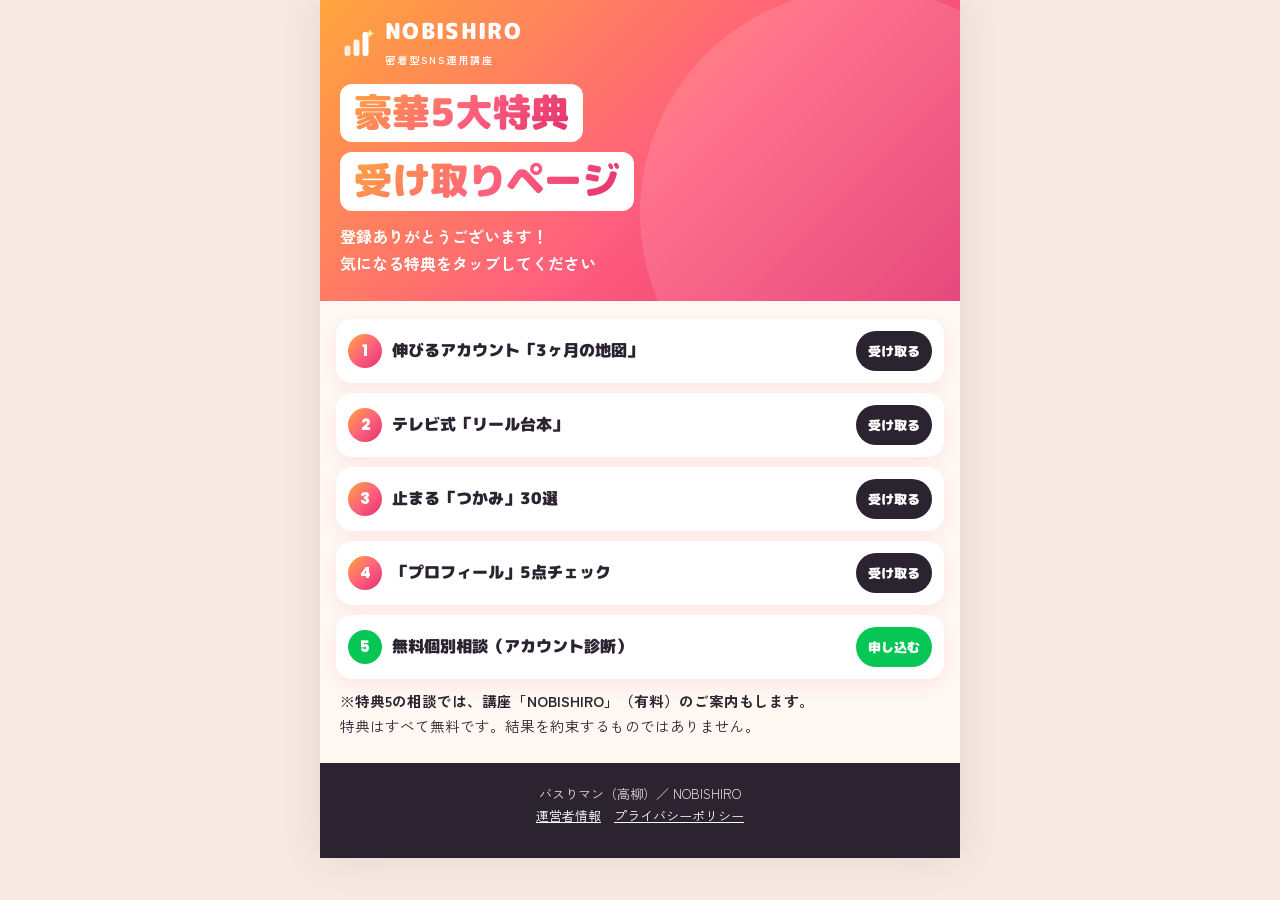
==== present/index.html @ c984ef8d "公式LINEの5大特典ページを追加（present/） - 受け取りページと特典1〜5を公開（LINE登録者向け・検索に出さない設定） - 相談の申込は公式LINEができるまでInstagramのDM" ====
<!doctype html>
<html lang="ja">
<head>
<meta charset="utf-8">
<meta name="viewport" content="width=device-width,initial-scale=1">
<title>豪華5大特典 受け取りページ｜NOBISHIRO</title>
<meta name="robots" content="noindex">
<link rel="preconnect" href="https://fonts.googleapis.com"><link rel="preconnect" href="https://fonts.gstatic.com" crossorigin>
<link rel="stylesheet" href="https://fonts.googleapis.com/css2?family=M+PLUS+Rounded+1c:wght@700;800;900&family=Zen+Kaku+Gothic+New:wght@400;500;700&family=Poppins:wght@700;800&display=swap">
<link rel="stylesheet" href="style.css">
<style>
.hero .in{padding:18px 20px 24px}
.hero h1{font-size:clamp(28px,8.4vw,38px);line-height:1.35;margin-top:14px}
.hero h1 .ln{display:table;background:#fff;border-radius:12px;padding:2px 14px 5px;margin:0 0 10px;text-shadow:none}
.hero h1 .ln:last-child{margin-bottom:0}
.hero h1 .ln b{font-weight:inherit;background:var(--grad);-webkit-background-clip:text;background-clip:text;color:transparent}
.hero .sub{margin:12px 0 0;font-size:16px;line-height:1.7;font-weight:700}
.list{padding:18px 16px 6px;display:grid;gap:10px}
.g{display:grid;grid-template-columns:auto 1fr auto;align-items:center;gap:10px;background:var(--card);border-radius:16px;padding:12px 12px 12px 12px;box-shadow:0 6px 18px rgba(225,48,108,.08);text-decoration:none;color:var(--ink)}
.g .no{font-family:'Poppins',sans-serif;font-weight:800;font-size:15px;color:#fff;background:var(--grad);width:34px;height:34px;border-radius:50%;display:grid;place-items:center}
.g b{font-family:'M PLUS Rounded 1c',sans-serif;font-weight:900;font-size:15.5px;line-height:1.4}
.g .go{font-family:'M PLUS Rounded 1c',sans-serif;font-weight:900;font-size:13px;background:var(--ink);color:#fff;border-radius:999px;padding:8px 12px;white-space:nowrap}
.g.five .no{background:var(--line)}
.g.five .go{background:var(--line)}
.fine{padding:4px 20px 0;font-size:14.5px;line-height:1.7;margin:0}
.fine b{color:var(--ink)}
</style>
</head>
<body>
<div class="page">
<header class="band hero">
  <div class="in">
    <span class="logo"><svg viewBox="0 0 48 48" aria-hidden="true"><rect x="6" y="26" width="8" height="14" rx="3" fill="#fff" opacity=".8"/><rect x="18" y="18" width="8" height="22" rx="3" fill="#fff" opacity=".9"/><rect x="30" y="8" width="8" height="32" rx="3" fill="#fff"/><path d="M40 4l1.6 4.4L46 10l-4.4 1.6L40 16l-1.6-4.4L34 10l4.4-1.6z" fill="#FFF1A8"/></svg><span><span class="wm">NOBISHIRO</span><span class="tg">密着型SNS運用講座</span></span></span>
    <h1><span class="ln"><b>豪華5大特典</b></span><span class="ln"><b>受け取りページ</b></span></h1>
    <p class="sub">登録ありがとうございます！<br>気になる特典をタップしてください</p>
  </div>
</header>

<nav class="list">
  <a class="g" href="1.html"><span class="no">1</span><b>伸びるアカウント「3ヶ月の地図」</b><span class="go">受け取る</span></a>
  <a class="g" href="2.html"><span class="no">2</span><b>テレビ式「リール台本」</b><span class="go">受け取る</span></a>
  <a class="g" href="3.html"><span class="no">3</span><b>止まる「つかみ」30選</b><span class="go">受け取る</span></a>
  <a class="g" href="4.html"><span class="no">4</span><b>「プロフィール」5点チェック</b><span class="go">受け取る</span></a>
  <a class="g five" href="5.html"><span class="no">5</span><b>無料個別相談（アカウント診断）</b><span class="go">申し込む</span></a>
</nav>

<p class="fine"><b>※特典5の相談では、講座「NOBISHIRO」（有料）のご案内もします。</b><br>特典はすべて無料です。結果を約束するものではありません。</p>

<footer class="mini" style="margin-top:24px">バスりマン（高柳）／ NOBISHIRO<br><a href="../operator.html">運営者情報</a>　<a href="../privacy.html">プライバシーポリシー</a></footer>
</div>
</body>
</html>
---- present/style.css ----
/* NOBISHIRO 公式LINE 5大特典（受け取りページ・特典ページ共通）— LP（buzzmansns.github.io/buzzmansns/）と同じ見た目 */
:root{
  --pk:#E1306C; --pk2:#FF5E7E; --or2:#FFA53D;
  --grad:linear-gradient(135deg,#FFA53D 0%,#FF5E7E 55%,#E1306C 100%);
  --bg:#FFF7F2; --card:#FFFFFF; --peach:#FFE9DD; --ink:#2B2430; --muted:#6E626A; --rule:#F3DCD4;
  --gold:#FFD166; --line:#06C755; --line-dk:#049A42; --link:#C2185B;
}
*{box-sizing:border-box}
html{-webkit-text-size-adjust:100%}
body{margin:0;background:var(--bg);color:var(--ink);font-family:'Zen Kaku Gothic New',"Hiragino Sans","Yu Gothic",system-ui,sans-serif;font-size:16px;line-height:1.85;font-feature-settings:"palt";word-break:auto-phrase;overflow-wrap:anywhere}
a{color:var(--link)}
img{max-width:100%;height:auto;display:block}
.rd{font-family:'M PLUS Rounded 1c','Zen Kaku Gothic New',sans-serif;font-weight:900}
.num{font-family:'Poppins','Zen Kaku Gothic New',sans-serif;font-weight:800}
.nb{display:inline-block}
.page{max-width:640px;margin:0 auto;background:var(--bg)}
@media (min-width:700px){body{background:#F6E9E2}.page{box-shadow:0 0 40px rgba(0,0,0,.08)}}

/* ロゴ（LPと同じ） */
.logo{display:inline-flex;align-items:center;gap:9px;text-decoration:none;color:#fff}
.logo svg{width:36px;height:36px;flex:none}
.logo .wm{font-family:'M PLUS Rounded 1c',sans-serif;font-weight:900;font-size:22px;letter-spacing:.06em;line-height:1}
.logo .tg{display:block;font-weight:700;font-size:10px;letter-spacing:.2em;margin-top:3px;opacity:.95}

/* 頭の帯 */
.band{background:var(--grad);color:#fff;position:relative;overflow:hidden}
.band::before{content:"";position:absolute;inset:auto -20% -45% auto;width:70%;aspect-ratio:1;border-radius:50%;background:rgba(255,255,255,.12)}
.band .in{position:relative;padding:18px 20px 26px}
.chip{display:inline-block;background:rgba(255,255,255,.2);border:1px solid rgba(255,255,255,.55);color:#fff;font-weight:700;font-size:13px;padding:4px 12px;border-radius:999px;margin-top:14px}
.band h1{font-family:'M PLUS Rounded 1c',sans-serif;font-weight:900;font-size:clamp(21px,6vw,28px);line-height:1.45;margin:10px 0 0;text-shadow:0 2px 10px rgba(0,0,0,.12)}

/* 特典ページの本文 */
.article{padding:6px 20px 36px}
.article h2{font-family:'M PLUS Rounded 1c',sans-serif;font-weight:900;font-size:20px;line-height:1.45;margin:32px 0 10px;padding:6px 12px;border-left:6px solid var(--pk);background:var(--card);border-radius:0 10px 10px 0}
.article h3{font-family:'M PLUS Rounded 1c',sans-serif;font-weight:900;font-size:17px;margin:22px 0 6px}
.article p{margin:10px 0}
.article ul,.article ol{padding-left:1.4em;margin:8px 0}
.article li{margin:4px 0}
.article strong{background:linear-gradient(transparent 60%,#FFE3CC 60%)}
.article hr{border:0;border-top:2px dashed var(--rule);margin:26px 0}
blockquote{margin:14px 0;padding:12px 14px;background:var(--peach);border-radius:12px}
blockquote p{margin:4px 0}
blockquote ul{margin:4px 0;padding-left:1.3em}
.tbl{overflow-x:auto;margin:12px 0;border:1px solid var(--rule);border-radius:12px;background:var(--card)}
table{border-collapse:collapse;width:100%;font-size:14.5px;line-height:1.6}
table.wide{min-width:520px}
th,td{padding:8px 10px;border-bottom:1px solid var(--rule);text-align:left;vertical-align:top}
th{background:var(--peach);font-weight:700}
tr:last-child td{border-bottom:0}
.copybox{position:relative;margin:14px 0;background:var(--card);border:2px solid var(--pk);border-radius:14px}
.copybox pre{margin:0;padding:40px 14px 14px;white-space:pre-wrap;font-family:inherit;font-size:15px;line-height:1.8}
.copybox .copy{position:absolute;top:8px;right:8px;appearance:none;border:0;border-radius:999px;background:var(--pk);color:#fff;font:inherit;font-size:13px;font-weight:700;padding:4px 14px;cursor:pointer}
.copybox::before{content:"コピーして使う";position:absolute;top:10px;left:14px;font-size:12px;font-weight:700;color:var(--pk)}

/* ボタン（LPのCTAと同じ黒地＋グラデの丸） */
.get{display:flex;align-items:center;justify-content:center;gap:10px;text-decoration:none;font-family:'M PLUS Rounded 1c',sans-serif;font-weight:900;font-size:16.5px;line-height:1.3;padding:14px 16px;border-radius:999px;background:var(--ink);color:#fff;box-shadow:0 8px 20px rgba(43,36,48,.28);text-align:center}
.get:active{transform:scale(.98)}
.get.line{background:var(--line);box-shadow:0 4px 0 var(--line-dk)}
.get.ghost{background:var(--card);color:var(--ink);border:2px solid var(--ink);box-shadow:none}
.hint{text-align:center;font-size:14.5px;font-weight:700;margin:8px 0 0}

/* 下のナビとフッター */
.back{padding:0 20px 24px}
.back a{display:block;text-align:center;background:var(--card);border:1px solid var(--rule);border-radius:999px;padding:12px;font-weight:700;text-decoration:none;color:var(--ink)}
footer.mini{background:#2B2430;color:#E4DCE1;font-size:13px;line-height:1.75;text-align:center;padding:20px 16px 30px}
footer.mini a{color:#fff}
:focus-visible{outline:3px solid var(--gold);outline-offset:2px}
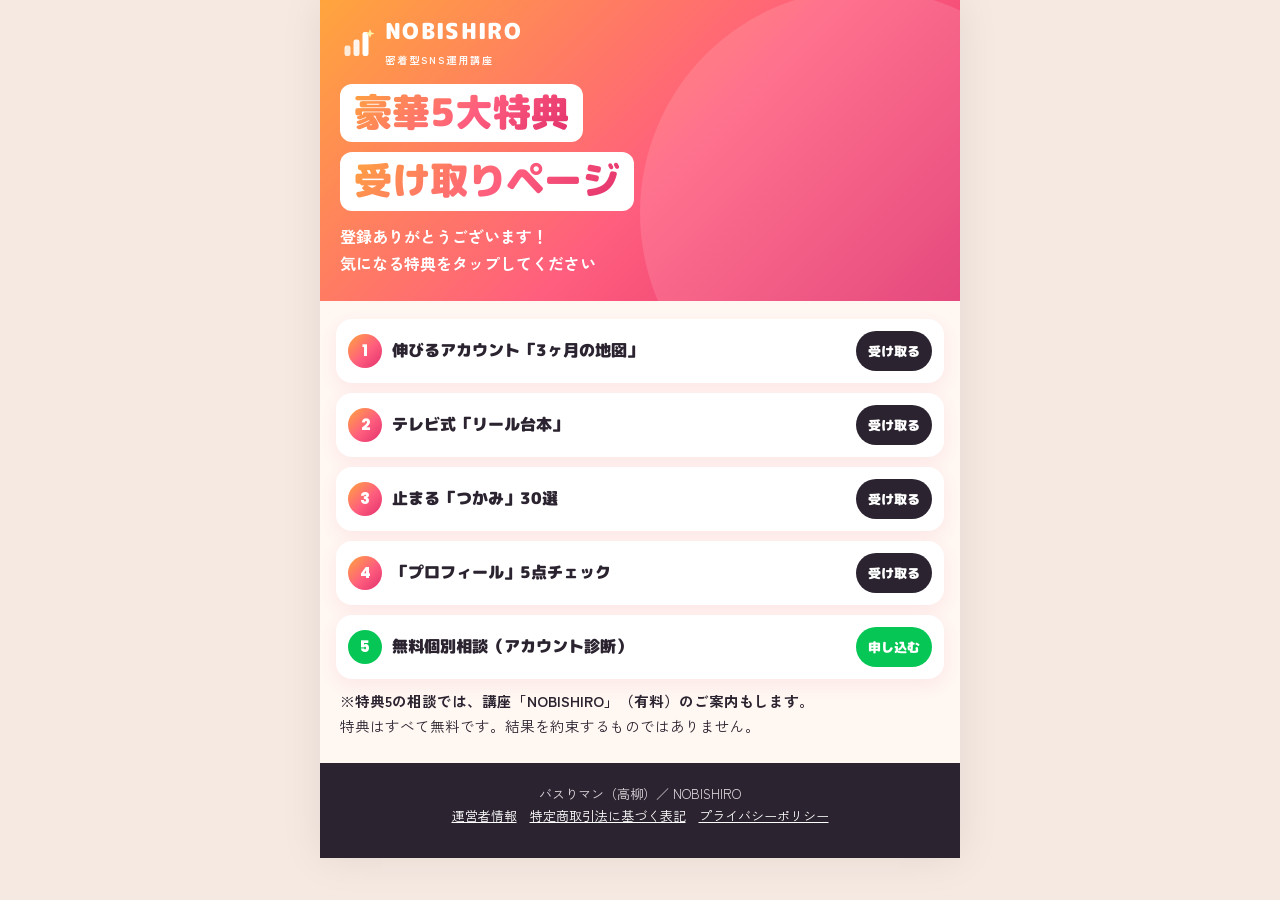
==== commit b216dd35: "LPの修正13か所と法律の総点検の反映 - 冒頭をなごやハンターに・数字を大きく・悩みの見出しを大きく・講師名と1児のパパ - 05を無期限公式LINE（受講生専用・終える時は1ヶ月前に告知）に。トレ" ====
--- a/present/index.html
+++ b/present/index.html
@@ -46,7 +46,7 @@
 
 <p class="fine"><b>※特典5の相談では、講座「NOBISHIRO」（有料）のご案内もします。</b><br>特典はすべて無料です。結果を約束するものではありません。</p>
 
-<footer class="mini" style="margin-top:24px">バスりマン（高柳）／ NOBISHIRO<br><a href="../operator.html">運営者情報</a>　<a href="../privacy.html">プライバシーポリシー</a></footer>
+<footer class="mini" style="margin-top:24px">バスりマン（高柳）／ NOBISHIRO<br><a href="../operator.html">運営者情報</a>　<a href="../tokushoho.html">特定商取引法に基づく表記</a>　<a href="../privacy.html">プライバシーポリシー</a></footer>
 </div>
 </body>
 </html>
